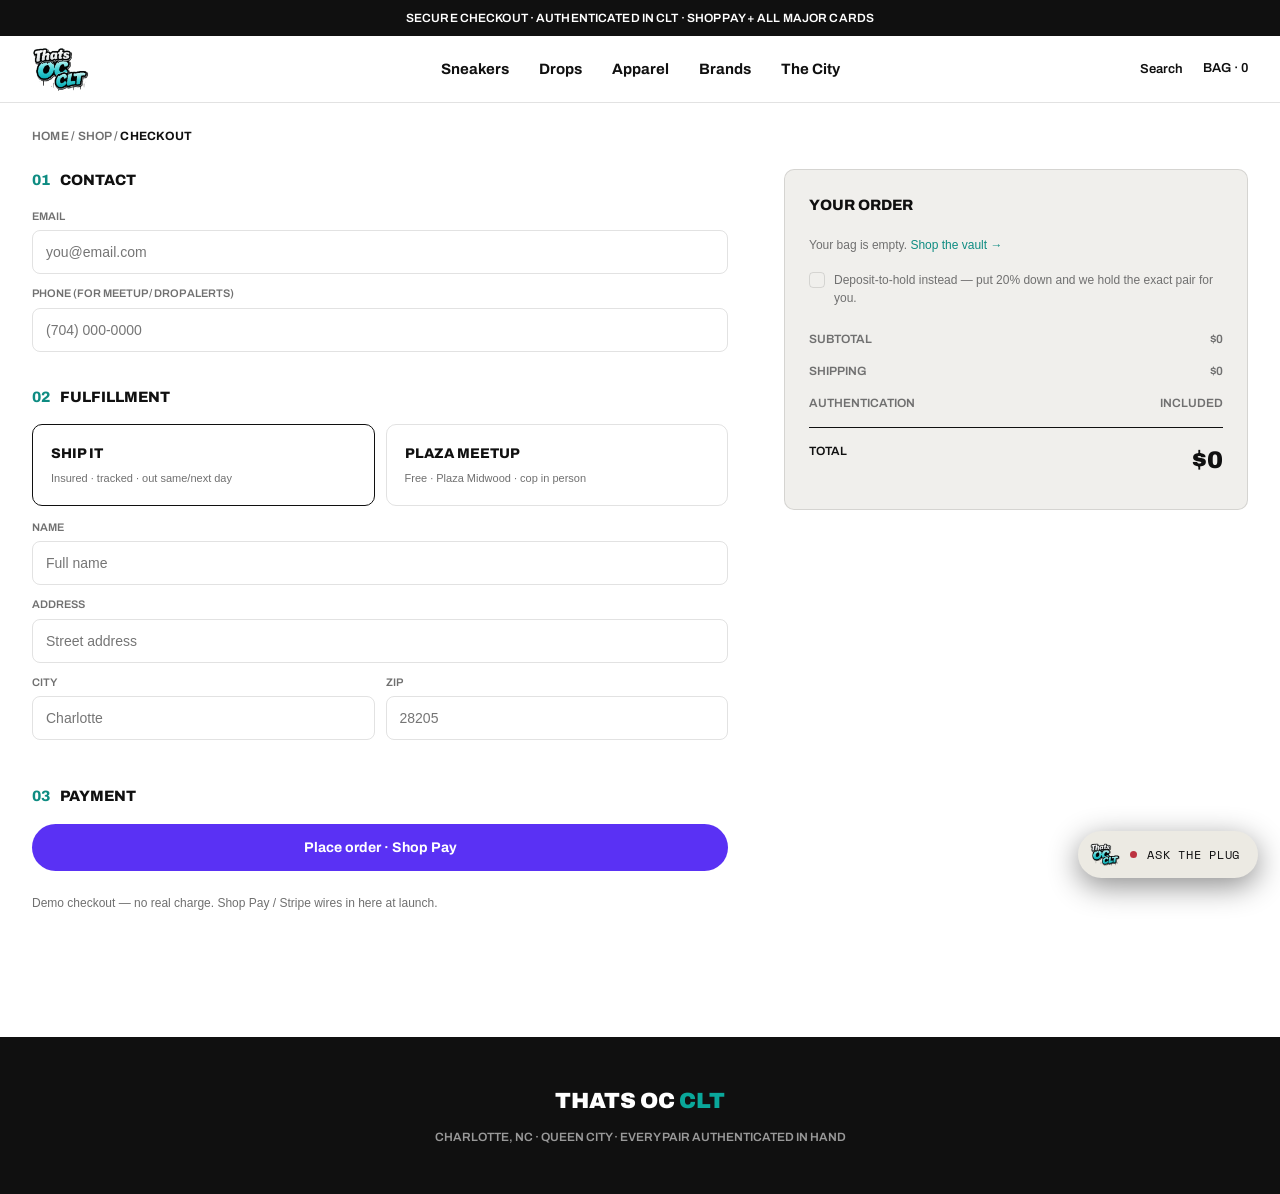
==== checkout.html @ 854aa5f4 "Thats OC CLT — Nike-energy Charlotte storefront + local AI concierge Co-Authored-By: Claude Opus 4.8" ====
<!DOCTYPE html>
<html lang="en">
<head>
<meta charset="UTF-8" />
<meta name="viewport" content="width=device-width, initial-scale=1.0" />
<title>Checkout · THATS OC CLT</title>
<link rel="preconnect" href="https://fonts.googleapis.com" />
<link rel="preconnect" href="https://fonts.gstatic.com" crossorigin />
<link href="https://fonts.googleapis.com/css2?family=Archivo:wght@400;500;600;700;800;900&family=Space+Mono:wght@400;700&display=swap" rel="stylesheet" />
<link rel="icon" href="assets/oc-logo.png" />
<link rel="stylesheet" href="assets/site.css" />

</head>
<body>

<div class="ticker center">SECURE CHECKOUT · AUTHENTICATED IN CLT · SHOP PAY + ALL MAJOR CARDS</div>

<header>
  <div class="nav">
    <a href="index.html" class="logo"><img src="assets/oc-logo.png" alt="THATS OC CLT"></a>
    <div class="links"><a href="collection.html">Sneakers</a><a href="drops.html">Drops</a><a href="collection.html">Apparel</a><a href="collection.html">Brands</a><a href="index.html#city">The City</a></div>
    <div class="r"><button data-search>Search</button><a href="#" class="bag">Bag (0)</a></div>
  </div>
</header>

<div class="wrap">
  <div class="crumb"><a href="index.html">HOME</a> / <a href="collection.html">SHOP</a> / <b>CHECKOUT</b></div>

  <div id="coLive" class="co">
    <!-- form -->
    <div>
      <div class="co-sec">
        <h3><span class="n">01</span> Contact</h3>
        <div class="field"><label>Email</label><input type="email" id="email" placeholder="you@email.com"></div>
        <div class="field"><label>Phone (for meetup / drop alerts)</label><input type="tel" placeholder="(704) 000-0000"></div>
      </div>

      <div class="co-sec">
        <h3><span class="n">02</span> Fulfillment</h3>
        <div class="fulfil">
          <div class="ftile on" data-fulfil="ship">
            <div class="t">Ship it</div>
            <div class="s">Insured · tracked · out same/next day</div>
          </div>
          <div class="ftile" data-fulfil="meet">
            <div class="t">Plaza Meetup</div>
            <div class="s">Free · Plaza Midwood · cop in person</div>
          </div>
        </div>
        <div id="shipFields">
          <div class="field"><label>Name</label><input placeholder="Full name"></div>
          <div class="field"><label>Address</label><input placeholder="Street address"></div>
          <div class="frow2"><div class="field"><label>City</label><input placeholder="Charlotte"></div><div class="field"><label>ZIP</label><input placeholder="28205"></div></div>
        </div>
        <div id="meetFields" style="display:none">
          <div class="field"><label>Preferred meetup window</label><input placeholder="e.g. Sat afternoon, Plaza Midwood"></div>
        </div>
      </div>

      <div class="co-sec">
        <h3><span class="n">03</span> Payment</h3>
        <button class="btn-shoppay" id="payBtn">Place order · Shop Pay</button>
        <div class="reassure" style="text-align:left;margin-top:12px">Demo checkout — no real charge. Shop Pay / Stripe wires in here at launch.</div>
      </div>
    </div>

    <!-- summary -->
    <div class="summary">
      <h3>Your order</h3>
      <div id="sumItems"></div>
      <label class="deposit" id="depToggle"><span class="box"></span><span>Deposit-to-hold instead — put 20% down and we hold the exact pair for you.</span></label>
      <div class="srow"><span>Subtotal</span><span id="sumSub">$0</span></div>
      <div class="srow"><span id="shipLbl">Shipping</span><span id="sumShip">$15</span></div>
      <div class="srow"><span>Authentication</span><span>Included</span></div>
      <div class="srow tot"><span>Total</span><span class="v" id="sumTot">$0</span></div>
    </div>
  </div>

  <div id="coPlaced" class="placed" style="display:none">
    <h2>You're <em>locked in</em>.</h2>
    <p id="placedMsg">Order confirmed — every pair authenticated in hand before it moves.</p>
    <div style="margin-top:24px"><a href="collection.html" class="btn btn-fill">Keep shopping →</a></div>
  </div>
</div>

<footer class="mini"><div class="big">Thats OC <em>CLT</em></div><p>CHARLOTTE, NC · QUEEN CITY · EVERY PAIR AUTHENTICATED IN HAND</p></footer>

<script src="assets/concierge-widget.js"></script>
<script src="assets/cart.js"></script>
<script src="assets/search.js"></script>
<script>
(function(){
  var cart=[]; try{ cart=JSON.parse(localStorage.getItem('oc_cart'))||[]; }catch(e){}
  var fulfil='ship', deposit=false;
  function money(n){return '$'+Number(Math.round(n)).toLocaleString();}
  function sub(){ return cart.reduce(function(a,b){return a+(+b.price||0);},0); }
  function render(){
    var items=document.getElementById('sumItems');
    if(!cart.length){ items.innerHTML='<div class="reassure" style="text-align:left">Your bag is empty. <a href="collection.html" style="color:var(--teal)">Shop the vault →</a></div>'; }
    else items.innerHTML=cart.map(function(it){return '<div class="sitem"><div class="ph"><img src="'+it.img+'" alt=""></div><div><div class="nm">'+it.name+'</div><div class="sub">'+(it.brand||'')+(it.size?' · US '+it.size:'')+'</div></div><div class="pr">'+money(it.price)+'</div></div>';}).join('');
    var s=sub(), ship = fulfil==='meet'?0:(cart.length?15:0);
    var total = deposit ? Math.round(s*0.2)+ship : s+ship;
    document.getElementById('sumSub').textContent=money(s);
    document.getElementById('sumShip').textContent= fulfil==='meet'?'Free':money(ship);
    document.getElementById('shipLbl').textContent= fulfil==='meet'?'Meetup':'Shipping';
    document.getElementById('sumTot').textContent=money(total);
    document.querySelectorAll('.bag').forEach(function(b){b.innerHTML='BAG · <span class="bag-count">'+cart.length+'</span>';});
  }
  document.querySelectorAll('.ftile').forEach(function(t){ t.onclick=function(){
    document.querySelectorAll('.ftile').forEach(function(x){x.classList.remove('on');}); t.classList.add('on');
    fulfil=t.dataset.fulfil;
    document.getElementById('shipFields').style.display = fulfil==='ship'?'block':'none';
    document.getElementById('meetFields').style.display = fulfil==='meet'?'block':'none';
    render();
  };});
  var dep=document.getElementById('depToggle');
  dep.onclick=function(){ deposit=!deposit; dep.classList.toggle('on',deposit); render(); };
  document.getElementById('payBtn').onclick=function(){
    if(!cart.length){ return; }
    localStorage.removeItem('oc_cart');
    document.getElementById('coLive').style.display='none';
    var msg = fulfil==='meet' ? "We'll text you to lock a Plaza Midwood meetup. Every pair authenticated in hand."
            : (deposit ? "Deposit received — we're holding the exact pair. Balance due before it ships."
                       : "Order confirmed — authenticated in hand, out same/next day.");
    document.getElementById('placedMsg').textContent=msg;
    document.getElementById('coPlaced').style.display='block';
    document.querySelectorAll('.bag').forEach(function(b){b.innerHTML='BAG · <span class="bag-count">0</span>';});
    window.scrollTo(0,0);
  };
  render();
})();
</script>
</body>
</html>
---- assets/site.css ----
/* ============================================================
   THATS OC CLT — "QUEEN CITY" (Nike-energy × Charlotte)
   Bold Archivo · pill buttons · teal+purple · vibrant, dense.
   ============================================================ */
:root{
  --paper:#FFFFFF; --ink:#101010; --muted:#707070; --faint:#AEAEAE;
  --line:rgba(16,16,16,.12); --line-2:rgba(16,16,16,.06); --tile:#F0EFEC;
  --teal:#0E8C82; --teal-2:#0AA89B; --teal-d:#0a655e; --purple:#241A6B; --hot:#C8313F; --green:#1C7A48;
  --display:'Archivo','Helvetica Neue',Arial,sans-serif;
  --sans:'Helvetica Neue',Helvetica,Arial,sans-serif;
  --mono:'Space Mono',monospace;
  --maxw:1520px;
}
*{margin:0;padding:0;box-sizing:border-box}
html{scroll-behavior:smooth}
body{background:var(--paper);color:var(--ink);font-family:var(--sans);font-size:15px;line-height:1.5;-webkit-font-smoothing:antialiased;overflow-x:hidden}
a{color:inherit;text-decoration:none}
img{display:block;width:100%;height:100%;object-fit:cover}
.wrap{max-width:var(--maxw);margin:0 auto;padding:0 32px}
.mono{font-family:var(--mono)}

/* pill buttons */
.pill,.btn,.btn-buy,.cart-co,.loadmore button,.placed .btn-fill,.raffle .btn-buy{display:inline-flex;align-items:center;justify-content:center;gap:8px;font-family:var(--display);font-weight:700;font-size:14px;background:var(--ink);color:#fff;padding:13px 26px;border-radius:40px;border:none;cursor:pointer;transition:transform .14s,background .2s;white-space:nowrap;text-transform:none;letter-spacing:0}
.pill:hover,.btn:hover,.btn-buy:hover,.cart-co:hover,.loadmore button:hover,.raffle .btn-buy:hover{transform:scale(1.03);background:var(--teal)}
.pill.ghost{background:rgba(255,255,255,.16);color:#fff;backdrop-filter:blur(6px);border:1px solid rgba(255,255,255,.5)}
.pill.lite{background:#fff;color:var(--ink)} .pill.lite:hover{background:#fff}
.pill.teal{background:var(--teal)} .pill.sm{font-size:13px;padding:10px 20px}

/* announce / ticker */
.announce,.ticker{background:var(--ink);color:#fff;font-family:var(--display);font-weight:600;font-size:12px;letter-spacing:.01em;text-align:center;padding:9px 0}
.announce b,.ticker b{color:var(--teal-2)}
.ticker.center{text-align:center}

/* nav */
header{position:sticky;top:0;z-index:50;background:#fff;border-bottom:1px solid var(--line)}
.nav{display:grid;grid-template-columns:1fr auto 1fr;align-items:center;height:66px;max-width:var(--maxw);margin:0 auto;padding:0 32px}
.nav .logo{height:44px}.nav .logo img{height:100%;width:auto;object-fit:contain}
.nav .links{display:flex;gap:30px;justify-content:center}
.nav .links a{font-family:var(--display);font-weight:700;font-size:15px;color:var(--ink);transition:color .15s}
.nav .links a:hover,.nav .links a.on{color:var(--teal)}
.nav .r{display:flex;gap:20px;justify-content:flex-end;align-items:center}
.nav .r a,.nav .r button{font-family:var(--display);font-weight:600;font-size:13px;color:var(--ink);background:none;border:none;cursor:pointer}
.nav .r a:hover,.nav .r button:hover{color:var(--teal)}
@media(max-width:820px){.nav .links{display:none}.nav{grid-template-columns:auto 1fr}}

/* HERO */
.hero{position:relative;height:88vh;min-height:560px;background:#000;overflow:hidden}
.hero>img{filter:brightness(.82) contrast(1.05)}
.hero::after{content:"";position:absolute;inset:0;background:linear-gradient(0deg,rgba(0,0,0,.6),transparent 45%)}
.hero .in{position:absolute;left:0;right:0;bottom:48px;z-index:2}
.hero .kick{font-family:var(--display);font-weight:700;font-size:13px;letter-spacing:.04em;text-transform:uppercase;color:#fff;display:inline-flex;align-items:center;gap:9px;margin-bottom:14px}
.hero .kick .dot,.live-dot{width:8px;height:8px;border-radius:50%;background:var(--teal-2);display:inline-block}
.hero h1{font-family:var(--display);font-weight:900;text-transform:uppercase;font-size:clamp(48px,9vw,128px);line-height:.86;letter-spacing:-.03em;color:#fff;max-width:14ch}
.hero p{color:#eee;font-size:17px;max-width:430px;margin:18px 0 24px;font-weight:500}
.hero .cta{display:flex;gap:12px;flex-wrap:wrap}

/* editorial 3-up */
.cards3{display:grid;grid-template-columns:repeat(3,1fr);gap:16px;padding:64px 0 20px}
@media(max-width:820px){.cards3{grid-template-columns:1fr}}
.ec{position:relative;aspect-ratio:1/1.15;border-radius:8px;overflow:hidden;background:var(--tile)}
.ec>img{transition:transform .6s}.ec:hover>img{transform:scale(1.05)}
.ec::after{content:"";position:absolute;inset:0;background:linear-gradient(0deg,rgba(0,0,0,.5),transparent 50%)}
.ec .lab{position:absolute;left:24px;bottom:24px;z-index:2;color:#fff}
.ec .lab h3{font-family:var(--display);font-weight:800;font-size:26px;letter-spacing:-.01em;margin-bottom:14px}

/* big CLT moment */
.bigclt{position:relative;margin:64px 0;height:62vh;min-height:440px;border-radius:10px;overflow:hidden;background:var(--purple)}
.bigclt>img{filter:brightness(.5) saturate(1.1)}
.bigclt .ov{position:absolute;inset:0;display:flex;flex-direction:column;justify-content:center;padding:0 7%;z-index:2}
.bigclt .ov .small{font-family:var(--display);font-weight:700;font-size:14px;letter-spacing:.14em;text-transform:uppercase;color:var(--teal-2);margin-bottom:10px}
.bigclt .ov h2{font-family:var(--display);font-weight:900;text-transform:uppercase;font-size:clamp(46px,8vw,116px);line-height:.84;letter-spacing:-.03em;color:#fff}
.bigclt .ov p{color:#ddd;max-width:440px;margin:18px 0 26px;font-weight:500}

/* section heads */
.sec{padding:30px 0 70px}
.sec-hd,.sec-head,.sec-lbl{display:flex;justify-content:space-between;align-items:flex-end;margin-bottom:28px;gap:18px;flex-wrap:wrap}
.sec-hd h2,.sec-head h2{font-family:var(--display);font-weight:900;text-transform:uppercase;font-size:clamp(28px,3.6vw,46px);line-height:.92;letter-spacing:-.02em}
.sec-hd h2 em,.sec-head h2 em,.sec-lbl .l em{font-style:normal;color:var(--teal)}
.sec-hd a,.sec-head a,.sec-head .link,.link,.sec-lbl .r a{font-family:var(--display);font-weight:700;font-size:14px;color:var(--ink);border-bottom:2px solid var(--ink);padding-bottom:2px}
.sec-lbl .l{font-family:var(--display);font-weight:900;text-transform:uppercase;font-size:24px;letter-spacing:-.01em}

/* product cards */
.grid,#homeGrid{display:grid;grid-template-columns:repeat(4,1fr);gap:24px}
@media(max-width:1100px){.grid,#homeGrid{grid-template-columns:repeat(3,1fr)}}
@media(max-width:640px){.grid,#homeGrid{grid-template-columns:repeat(2,1fr);gap:16px}}
.card{display:block;position:relative}
.card .ph{position:relative;aspect-ratio:1/1;background:var(--tile);border-radius:8px;overflow:hidden}
.card .ph img{transition:transform .5s}.card:hover .ph img{transform:scale(1.05)}
.card .badges{position:absolute;top:12px;left:12px;z-index:2}
.card .pill.last{font-family:var(--display);font-weight:700;font-size:10px;text-transform:uppercase;letter-spacing:.04em;color:var(--teal);background:none;padding:0;border-radius:0}
.card .pill.auth,.card .pill.dead,.card .heart,.card .mkt{display:none}
.card .qadd{position:absolute;bottom:12px;right:12px;z-index:3;width:38px;height:38px;border:none;border-radius:50%;background:#fff;color:var(--ink);font-size:19px;line-height:1;display:grid;place-items:center;box-shadow:0 4px 14px rgba(0,0,0,.14);opacity:0;transform:translateY(6px);transition:all .2s;cursor:pointer}
.card:hover .qadd{opacity:1;transform:none}.card .qadd:hover{background:var(--ink);color:#fff}.card .qadd.added{background:var(--teal);color:#fff}
.card .meta{padding:14px 2px 0}
.card .brandline{font-family:var(--display);font-weight:700;font-size:11px;letter-spacing:.04em;text-transform:uppercase;color:var(--teal);display:block}
.card .name{font-family:var(--display);font-weight:700;font-size:15px;color:var(--ink);margin:5px 0 3px;display:block;line-height:1.25}
.card .row{display:flex;justify-content:space-between;align-items:baseline;gap:8px}
.card .price{font-family:var(--display);font-weight:700;font-size:15px}
.card .size{font-family:var(--sans);font-size:12px;color:var(--muted)}
.shopall{display:flex;justify-content:center;margin-top:40px}

/* the city split */
.city{display:grid;grid-template-columns:1fr 1fr;gap:0;border-radius:10px;overflow:hidden;margin-bottom:20px}
.city .ph{min-height:460px;position:relative;background:#000}.city .ph img{filter:brightness(.9)}
.city .tx{background:var(--ink);color:#fff;padding:64px 56px;display:flex;flex-direction:column;justify-content:center}
.city .tx .small{font-family:var(--display);font-weight:700;font-size:13px;letter-spacing:.14em;text-transform:uppercase;color:var(--teal-2);margin-bottom:14px}
.city .tx h2{font-family:var(--display);font-weight:900;text-transform:uppercase;font-size:clamp(34px,4.4vw,60px);line-height:.9;letter-spacing:-.02em}
.city .tx p{color:#ccc;max-width:400px;margin:18px 0 26px;font-weight:500}
@media(max-width:820px){.city{grid-template-columns:1fr}.city .tx{padding:44px 30px}}

/* breadcrumb */
.crumb{font-family:var(--display);font-weight:600;font-size:12px;text-transform:uppercase;letter-spacing:.02em;color:var(--muted);padding:24px 0 0}
.crumb a:hover{color:var(--ink)} .crumb b{color:var(--ink)}

/* ===== collection ===== */
.colhead{padding:34px 0 20px}
.colhead h1{font-family:var(--display);font-weight:900;text-transform:uppercase;font-size:clamp(38px,5vw,72px);line-height:.9;letter-spacing:-.025em;color:var(--ink)}
.colhead h1 em{font-style:normal;color:var(--teal)}
.colhead p{color:var(--muted);max-width:520px;margin-top:12px;font-size:14px}
.colhead .count{display:none}
.shop{display:grid;grid-template-columns:220px 1fr;gap:44px;align-items:start;padding:10px 0 100px}
@media(max-width:900px){.shop{grid-template-columns:1fr;gap:0}}
.filter-rail{position:sticky;top:90px;align-self:start}
@media(max-width:900px){.filter-rail{position:static;display:none;margin-bottom:20px}.filter-rail.open{display:block}}
.frail-hd{font-family:var(--display);font-weight:800;font-size:13px;text-transform:uppercase;letter-spacing:.02em;color:var(--ink);padding-bottom:12px;margin-bottom:6px;display:flex;justify-content:space-between;border-bottom:2px solid var(--ink)}
.frail-hd .clr{color:var(--teal);cursor:pointer;font-weight:600}
.fgroup{border-bottom:1px solid var(--line);padding:16px 0}
.fgroup .fhead{display:flex;justify-content:space-between;align-items:center;cursor:pointer;font-family:var(--display);font-weight:700;font-size:13px;text-transform:uppercase;color:var(--ink)}
.fgroup .fhead .car{color:var(--faint);font-size:13px;transition:transform .2s}.fgroup.collapsed .fhead .car{transform:rotate(-90deg)}
.fbody{margin-top:14px;display:flex;flex-direction:column;gap:10px}.fgroup.collapsed .fbody{display:none}
.frow{display:flex;align-items:center;gap:9px;cursor:pointer;font-size:14px;color:var(--muted);transition:color .15s}
.frow:hover,.frow.on{color:var(--ink)}
.frow .box{width:15px;height:15px;flex:0 0 auto;border:1.5px solid var(--line);border-radius:3px;display:grid;place-items:center;font-size:10px;color:#fff}
.frow.on .box{background:var(--ink);border-color:var(--ink)}
.frow .blogo{height:16px;width:32px;object-fit:contain;flex:0 0 auto;mix-blend-mode:multiply}
.frow .lbl{flex:1;white-space:nowrap;overflow:hidden;text-overflow:ellipsis;font-family:var(--sans)}
.frow .cnt{font-family:var(--display);font-size:11px;color:var(--faint)}
.sizes-grid{display:grid;grid-template-columns:repeat(4,1fr);gap:6px}
.size-btn{border:1px solid var(--line);border-radius:6px;padding:8px 4px;text-align:center;font-family:var(--display);font-weight:600;font-size:11px;cursor:pointer;color:var(--muted);transition:all .15s}
.size-btn:hover{border-color:var(--ink);color:var(--ink)}.size-btn.on{background:var(--ink);color:#fff;border-color:var(--ink)}
.colors{display:flex;flex-wrap:wrap;gap:9px}
.swatch{width:24px;height:24px;border-radius:50%;border:1px solid var(--line);cursor:pointer;transition:transform .15s}
.swatch:hover{transform:scale(1.14)}.swatch.on{outline:2px solid var(--ink);outline-offset:2px}
.shop-top{display:flex;justify-content:space-between;align-items:center;gap:16px;margin-bottom:20px;flex-wrap:wrap}
.shop-top .res{font-family:var(--display);font-weight:700;font-size:13px;text-transform:uppercase;color:var(--muted)} .shop-top .res b{color:var(--ink)}
.fb-sort,select.fb-sort{font-family:var(--display);font-weight:600;font-size:13px;color:var(--ink);background:none;border:1.5px solid var(--ink);border-radius:40px;padding:9px 16px;cursor:pointer;outline:none}
.filt-toggle{display:none;font-family:var(--display);font-weight:700;font-size:12px;text-transform:uppercase;color:var(--ink);background:none;border:1.5px solid var(--ink);border-radius:40px;padding:9px 16px;cursor:pointer}
@media(max-width:900px){.filt-toggle{display:inline-block}}
.applied{display:flex;gap:8px;flex-wrap:wrap;margin-bottom:20px}
.applied .ap{display:inline-flex;align-items:center;gap:7px;font-family:var(--display);font-weight:600;font-size:12px;color:var(--ink);background:var(--tile);border-radius:40px;padding:6px 12px;cursor:pointer}
.applied .ap b{color:var(--faint);font-weight:600}
.fb-group{display:flex;align-items:center;gap:8px}.fb-lbl{display:none}
.cat-empty{display:none;text-align:center;padding:90px 20px;color:var(--muted)}
.cat-empty h3{font-family:var(--display);font-weight:900;text-transform:uppercase;font-size:28px;color:var(--ink);margin-bottom:12px}
.cat-empty a{color:var(--teal);font-weight:700}
.loadmore{display:flex;justify-content:center;margin-top:48px}

/* ===== PDP ===== */
.pdp{display:grid;grid-template-columns:1.15fr .85fr;gap:56px;padding:24px 0 60px}
@media(max-width:960px){.pdp{grid-template-columns:1fr;gap:30px}}
.gallery{display:flex;flex-direction:column;gap:10px;position:sticky;top:90px;align-self:start}
@media(max-width:960px){.gallery{position:static}}
.gmain{position:relative;aspect-ratio:1/1;background:var(--tile);border-radius:10px;overflow:hidden}
.gmain .corner,.gmain .oneofone{display:none}
.thumbs{display:grid;grid-template-columns:repeat(5,1fr);gap:8px}
.thumbs .t{aspect-ratio:1/1;background:var(--tile);border-radius:6px;overflow:hidden;cursor:pointer;opacity:.55;transition:opacity .2s}
.thumbs .t:hover,.thumbs .t.on{opacity:1}
.legit{display:none}
.buy{padding-top:6px}
.buy .brandline{font-family:var(--display);font-weight:700;font-size:12px;letter-spacing:.04em;text-transform:uppercase;color:var(--teal)}
.buy h1{font-family:var(--display);font-weight:900;text-transform:uppercase;font-size:clamp(28px,3.4vw,46px);line-height:.92;letter-spacing:-.02em;margin:8px 0 8px;color:var(--ink)}
.buy h1 em{font-style:normal;color:var(--teal)}
.sku{font-family:var(--mono);font-size:11px;color:var(--faint);letter-spacing:.02em}
.priceblock{display:flex;align-items:baseline;gap:14px;margin:22px 0 4px}
.priceblock .p{font-family:var(--display);font-weight:800;font-size:30px;color:var(--ink)}
.priceblock .vs{font-family:var(--display);font-weight:600;font-size:12px;color:var(--muted)} .priceblock .vs b{color:var(--teal-d)}
.save{display:inline-block;font-family:var(--display);font-weight:700;font-size:12px;text-transform:uppercase;color:var(--teal-d);margin-bottom:24px}
.specs{display:grid;grid-template-columns:1fr 1fr;border-top:1px solid var(--line);margin-bottom:24px}
.spec{padding:14px 0;border-bottom:1px solid var(--line)}
.spec:nth-child(even){padding-left:16px;border-left:1px solid var(--line)}.spec:nth-child(odd){padding-right:16px}
.spec .k{font-family:var(--display);font-weight:700;font-size:10px;letter-spacing:.04em;text-transform:uppercase;color:var(--faint)}
.spec .v{font-size:14px;margin-top:4px;color:var(--ink);font-weight:500}.spec .v em{font-style:normal;color:var(--teal-d)}
.sizewrap{margin-bottom:22px}
.sizewrap .lab{display:flex;justify-content:space-between;font-family:var(--display);font-weight:600;font-size:12px;text-transform:uppercase;color:var(--muted);margin-bottom:9px}.sizewrap .lab a{color:var(--ink)}
.sizebox{display:flex;align-items:center;gap:12px;border:2px solid var(--ink);border-radius:40px;padding:13px 22px}
.sizebox .big{font-family:var(--display);font-weight:800;font-size:18px}.sizebox .one{font-family:var(--sans);font-size:12px;color:var(--muted)}
.sizebox .ds{margin-left:auto;font-family:var(--display);font-weight:600;font-size:11px;color:var(--teal-d)}
.btn-buy,.btn-shoppay{width:100%;padding:16px;margin-bottom:10px}
.btn-shoppay{background:#5a31f4;color:#fff;border-radius:40px;font-family:var(--display);font-weight:700;font-size:14px;display:inline-flex;align-items:center;justify-content:center;gap:6px;border:none;cursor:pointer}.btn-shoppay:hover{background:#5a31f4;transform:scale(1.03)}
.secondary{display:flex;gap:10px;margin-bottom:8px}
.btn-ghost2{flex:1;font-family:var(--display);font-weight:700;font-size:13px;padding:13px;border:1.5px solid var(--ink);border-radius:40px;background:none;color:var(--ink);cursor:pointer}.btn-ghost2:hover{background:var(--ink);color:#fff}
.reassure{font-family:var(--sans);font-size:12px;color:var(--muted);text-align:center;margin-top:14px;line-height:1.7}.reassure b{color:var(--ink)}
.pdp-ai{margin-top:24px;border:1px solid var(--line);border-radius:10px;padding:18px}
.pdp-ai .top{display:flex;align-items:center;gap:9px;margin-bottom:13px}.pdp-ai .top img{width:26px;height:auto;object-fit:contain}
.pdp-ai .top b{font-family:var(--display);font-weight:800;font-size:14px;color:var(--ink)} .pdp-ai .top span{font-family:var(--display);font-size:10px;color:var(--muted);margin-left:auto;text-transform:uppercase}
.qbar{display:flex;gap:8px;flex-wrap:wrap}
.qbar button{font-family:var(--display);font-weight:600;font-size:12px;color:var(--ink);background:var(--tile);border:none;border-radius:40px;padding:9px 14px;cursor:pointer;transition:all .2s}.qbar button:hover{background:var(--ink);color:#fff}
.trust-mini{display:flex;gap:28px;margin-top:24px;border-top:1px solid var(--line);padding-top:18px;flex-wrap:wrap}
.tm .ic{display:none}.tm .t{font-family:var(--display);font-weight:700;font-size:12px;text-transform:uppercase;color:var(--ink)}.tm .s{font-family:var(--sans);font-size:11px;color:var(--muted);margin-top:3px}
.detail{border-top:1px solid var(--line);padding:54px 0}
.detail h2{font-family:var(--display);font-weight:900;text-transform:uppercase;font-size:clamp(24px,3vw,38px);letter-spacing:-.02em;margin-bottom:24px;color:var(--ink)}.detail h2 em{font-style:normal;color:var(--teal)}
.authgrid{display:grid;grid-template-columns:1.2fr .8fr;gap:34px;align-items:center}@media(max-width:860px){.authgrid{grid-template-columns:1fr}}
.astep{display:flex;gap:18px;padding:18px 0;border-bottom:1px solid var(--line)}
.astep .num{font-family:var(--display);font-weight:900;font-size:20px;color:var(--teal);min-width:34px}
.astep h4{font-family:var(--display);font-weight:700;font-size:15px;margin-bottom:6px;color:var(--ink)}.astep p{color:var(--muted);font-size:14px;line-height:1.6}
.coacard{border:1px solid var(--line);border-radius:10px;overflow:hidden}.coacard .img{aspect-ratio:4/3;background:var(--tile)}.coacard .body{padding:20px}
.coacard .body .row{display:flex;justify-content:space-between;font-family:var(--display);font-weight:500;font-size:12px;padding:8px 0;border-bottom:1px dashed var(--line)}.coacard .body .row:last-child{border-bottom:none}.coacard .body .row span:first-child{color:var(--muted)}.coacard .body .row b{color:var(--teal-d)}
.grid4{display:grid;grid-template-columns:repeat(4,1fr);gap:24px}@media(max-width:760px){.grid4{grid-template-columns:repeat(2,1fr);gap:16px}}
.rcard .ph{aspect-ratio:1/1;background:var(--tile);border-radius:8px;overflow:hidden}.rcard:hover .ph img{transform:scale(1.05)}.rcard .ph img{transition:transform .5s}
.rcard .m{padding:12px 0 0}.rcard .bl{font-family:var(--display);font-weight:700;font-size:10px;letter-spacing:.04em;text-transform:uppercase;color:var(--teal)}
.rcard .nm{font-family:var(--display);font-weight:700;font-size:14px;margin:5px 0 3px;color:var(--ink)}.rcard .pr{font-family:var(--display);font-weight:700;font-size:14px;color:var(--ink)}
.note{max-width:var(--maxw);margin:0 auto;padding:14px 32px;font-family:var(--mono);font-size:10px;color:var(--faint)}

/* ===== drops ===== */
.drop-hero{position:relative;height:74vh;min-height:500px;border-radius:10px;overflow:hidden;background:#000;margin-bottom:0}
.drop-hero .img{position:absolute;inset:0}.drop-hero .img img{filter:brightness(.78)}.drop-hero .img .tagline{display:none}
.drop-hero::after{content:"";position:absolute;inset:0;background:linear-gradient(0deg,rgba(0,0,0,.7),transparent 50%)}
.drop-hero .info{position:absolute;left:44px;right:44px;bottom:40px;color:#fff;z-index:2}
.drop-hero .eyebrow{font-family:var(--display);font-weight:700;font-size:12px;text-transform:uppercase;letter-spacing:.06em;margin-bottom:12px;display:inline-flex;gap:8px;align-items:center}
.drop-hero h1{font-family:var(--display);font-weight:900;text-transform:uppercase;font-size:clamp(34px,5vw,72px);line-height:.88;letter-spacing:-.02em;color:#fff}.drop-hero h1 em{font-style:normal;color:var(--teal-2)}
.drop-hero .meta{font-family:var(--display);font-weight:600;font-size:12px;text-transform:uppercase;margin:12px 0 0;opacity:.85}
.cdown{display:flex;gap:24px;margin:18px 0 22px}
.cdown .u b{font-family:var(--display);font-weight:900;font-size:34px;color:#fff;display:block;line-height:1}.cdown .u small{font-family:var(--display);font-weight:600;font-size:10px;letter-spacing:.1em;text-transform:uppercase;opacity:.7}
.raffle{display:flex;flex-direction:column;gap:9px;max-width:440px}
.raffle .rrow{display:grid;grid-template-columns:1fr 110px;gap:9px}
.raffle input,.raffle select{background:rgba(255,255,255,.14);border:1px solid rgba(255,255,255,.4);border-radius:8px;padding:13px;color:#fff;font-family:var(--sans);font-size:14px;outline:none}.raffle input::placeholder{color:rgba(255,255,255,.65)}
.raffle .btn-buy{background:#fff;color:var(--ink)}.raffle .ent{font-family:var(--display);font-weight:600;font-size:10px;opacity:.75;text-transform:uppercase;text-align:center;margin-top:4px}
.entered{border:1px solid #fff;border-radius:10px;padding:22px;max-width:440px}.entered .t{font-family:var(--display);font-weight:800;font-size:18px;text-transform:uppercase}.entered .t em{font-style:normal;color:var(--teal-2)}.entered p{font-family:var(--sans);font-size:12px;opacity:.85;margin-top:8px;line-height:1.6}
.steps{display:grid;grid-template-columns:repeat(3,1fr);gap:16px;margin-bottom:44px}
.steps .st{background:var(--tile);border-radius:10px;padding:28px 26px}
.steps .st .n{font-family:var(--display);font-weight:900;font-size:24px;color:var(--teal)}.steps .st h4{font-family:var(--display);font-weight:800;font-size:16px;text-transform:uppercase;margin:10px 0 8px;color:var(--ink)}.steps .st p{font-size:13px;color:var(--muted);line-height:1.6}
@media(max-width:760px){.steps{grid-template-columns:1fr}}
.upcoming{display:grid;grid-template-columns:repeat(3,1fr);gap:24px}@media(max-width:760px){.upcoming{grid-template-columns:1fr}}
.uc .ph{aspect-ratio:4/5;background:var(--tile);border-radius:8px;overflow:hidden;position:relative}.uc:hover .ph img{transform:scale(1.04)}.uc .ph img{transition:transform .5s}
.uc .ph .when{position:absolute;top:12px;left:12px;font-family:var(--display);font-weight:700;font-size:10px;text-transform:uppercase;color:#fff;background:rgba(0,0,0,.55);backdrop-filter:blur(4px);padding:5px 10px;border-radius:40px}
.uc .m{padding:12px 0 0}.uc .m .nm{font-family:var(--display);font-weight:700;font-size:14px;color:var(--ink)}.uc .m .s{font-family:var(--display);font-weight:600;font-size:11px;color:var(--teal);text-transform:uppercase;margin-top:5px}

/* ===== checkout ===== */
.co{display:grid;grid-template-columns:1.2fr .8fr;gap:56px;padding:24px 0 90px}@media(max-width:860px){.co{grid-template-columns:1fr;gap:30px}}
.co-sec{margin-bottom:34px}.co-sec h3{font-family:var(--display);font-weight:800;font-size:15px;text-transform:uppercase;margin-bottom:16px;display:flex;gap:10px;color:var(--ink)}.co-sec h3 .n{color:var(--teal)}
.field{margin-bottom:11px}.field label{font-family:var(--display);font-weight:600;font-size:11px;text-transform:uppercase;color:var(--muted);display:block;margin-bottom:6px}
.field input{width:100%;background:none;border:1.5px solid var(--line);border-radius:8px;padding:13px;color:var(--ink);font-family:var(--sans);font-size:14px;outline:none}.field input:focus{border-color:var(--ink)}
.frow2{display:grid;grid-template-columns:1fr 1fr;gap:11px}
.fulfil{display:grid;grid-template-columns:1fr 1fr;gap:11px;margin-bottom:13px}
.ftile{border:1.5px solid var(--line);border-radius:10px;padding:18px;cursor:pointer;transition:border-color .2s}.ftile.on{border-color:var(--ink)}
.ftile .t{font-family:var(--display);font-weight:800;font-size:14px;text-transform:uppercase;color:var(--ink)}.ftile .s{font-family:var(--sans);font-size:11px;color:var(--muted);margin-top:6px;line-height:1.5}
.summary{position:sticky;top:90px;align-self:start;border:1px solid var(--line);border-radius:10px;padding:24px;background:var(--tile)}
.summary h3{font-family:var(--display);font-weight:800;font-size:15px;text-transform:uppercase;margin-bottom:18px}
.sitem{display:flex;gap:12px;align-items:center;padding:10px 0;border-bottom:1px solid var(--line)}.sitem .ph{width:52px;height:52px;border-radius:6px;overflow:hidden;flex:0 0 auto;background:#fff}
.sitem .nm{font-family:var(--display);font-weight:700;font-size:13px;color:var(--ink)}.sitem .sub{font-family:var(--sans);font-size:11px;color:var(--muted);margin-top:3px}.sitem .pr{margin-left:auto;font-family:var(--display);font-weight:700;font-size:13px}
.srow{display:flex;justify-content:space-between;font-family:var(--display);font-weight:600;font-size:12px;color:var(--muted);padding:7px 0;text-transform:uppercase}
.srow.tot{border-top:1px solid var(--ink);margin-top:8px;padding-top:14px;color:var(--ink)}.srow.tot .v{font-family:var(--display);font-weight:900;font-size:24px}
.deposit{display:flex;align-items:flex-start;gap:9px;margin:16px 0;font-family:var(--sans);font-size:12px;color:var(--muted);cursor:pointer;line-height:1.5}.deposit .box{width:16px;height:16px;border:1.5px solid var(--line);border-radius:4px;flex:0 0 auto;margin-top:1px;display:grid;place-items:center;color:#fff;font-size:11px}.deposit.on .box{background:var(--ink);border-color:var(--ink)}
.cart-co{width:100%;padding:16px}
.placed{text-align:center;padding:90px 24px}.placed h2{font-family:var(--display);font-weight:900;text-transform:uppercase;font-size:42px;color:var(--ink)}.placed h2 em{font-style:normal;color:var(--teal)}.placed p{color:var(--muted);margin-top:14px;font-family:var(--display);font-weight:600;font-size:13px;text-transform:uppercase}.placed .btn-fill{margin-top:24px}

/* ===== footer ===== */
footer{background:var(--ink);color:#fff;padding:64px 0 36px;margin-top:0}
.foot{display:grid;grid-template-columns:1.5fr 1fr 1fr 1fr;gap:30px}@media(max-width:760px){.foot{grid-template-columns:1fr 1fr}}
.foot h4{font-family:var(--display);font-weight:700;font-size:13px;text-transform:uppercase;letter-spacing:.04em;color:var(--teal-2);margin-bottom:16px}
.foot a{display:block;font-size:14px;color:#ccc;margin-bottom:10px}.foot a:hover{color:#fff}
.foot .big{font-family:var(--display);font-weight:900;text-transform:uppercase;font-size:24px;margin-bottom:12px;color:#fff}.foot .big em{font-style:normal;color:var(--teal-2)}
.foot p{color:#999;font-size:13px;max-width:280px;line-height:1.6}
.legal,.legalrow{border-top:1px solid rgba(255,255,255,.14);margin-top:44px;padding-top:22px;font-family:var(--display);font-weight:600;font-size:12px;color:#888;display:flex;justify-content:space-between;flex-wrap:wrap;gap:10px;text-transform:uppercase}
footer.mini{text-align:center;padding:48px 0}footer.mini .big{font-family:var(--display);font-weight:900;text-transform:uppercase;font-size:22px;color:#fff}footer.mini .big em{font-style:normal;color:var(--teal-2)}footer.mini p{color:#999;font-size:12px;margin-top:10px;text-transform:uppercase;font-family:var(--display);font-weight:600}

/* ===== search overlay ===== */
#searchOverlay{position:fixed;inset:0;z-index:9500;background:rgba(255,255,255,.97);display:none;opacity:0;transition:opacity .2s}#searchOverlay.open{display:block;opacity:1}
.search-panel{max-width:1000px;margin:0 auto;padding:40px 32px}
.search-top{display:flex;align-items:center;gap:14px;border-bottom:2px solid var(--ink);padding-bottom:14px}.search-top svg{width:22px;height:22px;stroke:var(--ink);fill:none;stroke-width:2;flex:0 0 auto}
.search-top input{flex:1;border:none;background:none;font-family:var(--display);font-weight:800;font-size:28px;color:var(--ink);outline:none}.search-top input::placeholder{color:var(--faint)}
.search-top .esc{font-family:var(--display);font-weight:600;font-size:11px;color:var(--muted);border:1px solid var(--line);border-radius:40px;padding:6px 12px;cursor:pointer;text-transform:uppercase}
.search-hint{font-family:var(--display);font-weight:600;font-size:11px;color:var(--faint);margin-top:12px;text-transform:uppercase}.search-hint b{color:var(--teal)}
.search-res{display:grid;grid-template-columns:repeat(4,1fr);gap:24px 18px;margin-top:24px;max-height:60vh;overflow-y:auto}@media(max-width:760px){.search-res{grid-template-columns:repeat(2,1fr)}}
.sres .ph{aspect-ratio:1/1;background:var(--tile);border-radius:8px;overflow:hidden}.sres:hover .ph img{transform:scale(1.05)}.sres .ph img{transition:transform .4s}
.sres .m{padding:11px 0 0}.sres .bl{font-family:var(--display);font-weight:700;font-size:10px;letter-spacing:.04em;text-transform:uppercase;color:var(--teal)}.sres .nm{font-family:var(--display);font-weight:700;font-size:13px;color:var(--ink);margin:4px 0 3px}.sres .pr{font-family:var(--display);font-weight:700;font-size:13px;color:var(--ink)}
.search-chips{display:flex;gap:8px;flex-wrap:wrap;margin-top:18px}.search-chips button{font-family:var(--display);font-weight:600;font-size:12px;color:var(--ink);background:var(--tile);border:none;border-radius:40px;padding:9px 16px;cursor:pointer}.search-chips button:hover{background:var(--ink);color:#fff}

/* ===== cart drawer ===== */
#cartOverlay{position:fixed;inset:0;z-index:9600;background:rgba(16,16,16,.4);display:none;opacity:0;transition:opacity .2s}#cartOverlay.open{display:block;opacity:1}
.cart-drawer{position:absolute;top:0;right:0;height:100%;width:min(410px,92vw);background:#fff;display:flex;flex-direction:column;transform:translateX(100%);transition:transform .28s cubic-bezier(.3,.8,.3,1)}#cartOverlay.open .cart-drawer{transform:none}
.cart-hd{display:flex;align-items:center;justify-content:space-between;padding:22px 24px;border-bottom:1px solid var(--line)}.cart-hd h3{font-family:var(--display);font-weight:800;font-size:16px;text-transform:uppercase}.cart-hd .x{border:none;background:none;font-size:24px;color:var(--muted);cursor:pointer}
.cart-items{flex:1;overflow-y:auto;padding:16px 22px;display:flex;flex-direction:column;gap:14px}
.cart-empty{margin:auto;text-align:center;color:var(--faint);font-family:var(--display);font-weight:600;font-size:13px;text-transform:uppercase;line-height:1.8}
.citem{display:flex;gap:12px;align-items:center}.citem .ph{width:62px;height:62px;border-radius:6px;overflow:hidden;flex:0 0 auto;background:var(--tile)}
.citem .nm{font-family:var(--display);font-weight:700;font-size:13px;color:var(--ink)}.citem .sub{font-family:var(--sans);font-size:11px;color:var(--muted);margin-top:4px}.citem .pr{font-family:var(--display);font-weight:700;font-size:13px;margin-top:5px}
.citem .rm{border:none;background:none;color:var(--faint);font-family:var(--display);font-weight:600;font-size:11px;cursor:pointer;text-transform:uppercase;align-self:flex-start}.citem .rm:hover{color:var(--hot)}
.cart-ft{padding:20px 24px;border-top:1px solid var(--line)}
.cart-tot{display:flex;justify-content:space-between;align-items:baseline;margin-bottom:6px}.cart-tot .l{font-family:var(--display);font-weight:700;font-size:12px;text-transform:uppercase;color:var(--muted)}.cart-tot .v{font-family:var(--display);font-weight:900;font-size:24px;color:var(--ink)}
.cart-note{font-family:var(--sans);font-size:10px;color:var(--faint);margin-bottom:16px;line-height:1.6}.bag-count{font-family:var(--display)}
.toast{position:fixed;bottom:24px;left:50%;transform:translateX(-50%) translateY(20px);z-index:9700;background:var(--ink);color:#fff;font-family:var(--display);font-weight:700;font-size:13px;padding:13px 22px;border-radius:40px;opacity:0;transition:all .25s;pointer-events:none}.toast.show{opacity:1;transform:translateX(-50%) translateY(0)}
.bag.pop{animation:bp .35s ease}@keyframes bp{40%{transform:scale(1.18)}}

/* ===== branded CLT assets ===== */
/* hero w/ baked-in wordmark */
.hero.bg .in{bottom:7%}
.hero.bg::after{background:linear-gradient(0deg,rgba(0,0,0,.55),transparent 38%)}
/* neighborhoods */
.nbs{display:grid;grid-template-columns:repeat(4,1fr);gap:14px;padding:58px 0 14px}
@media(max-width:820px){.nbs{grid-template-columns:repeat(2,1fr)}}
.nb{position:relative;aspect-ratio:3/5;border-radius:9px;overflow:hidden;display:block;background:#111}
.nb img{transition:transform .6s}.nb:hover img{transform:scale(1.06)}
/* full-bleed bands (lynx / events) */
.band{display:block;width:100%;margin:34px 0;border-radius:10px;overflow:hidden;line-height:0;position:relative}
.band img{width:100%;height:auto;display:block;object-fit:cover}
.band:hover img{filter:brightness(1.05)}
/* branded image footer with clickable hotspots */
.imgfoot{position:relative;line-height:0;background:#000}
.imgfoot>img{width:100%;height:auto;display:block;max-height:60vh;object-fit:cover}
.imgfoot a.hot{position:absolute;display:block;z-index:2}
.imgfoot a.hot:focus{outline:2px solid var(--teal-2)}
.subfoot{background:#000;color:#888;text-align:center;padding:18px 20px;font-family:var(--display);font-weight:600;font-size:11px;text-transform:uppercase;letter-spacing:.04em;border-top:1px solid rgba(255,255,255,.1)}
.subfoot a{color:#bbb}.subfoot a:hover{color:#fff}
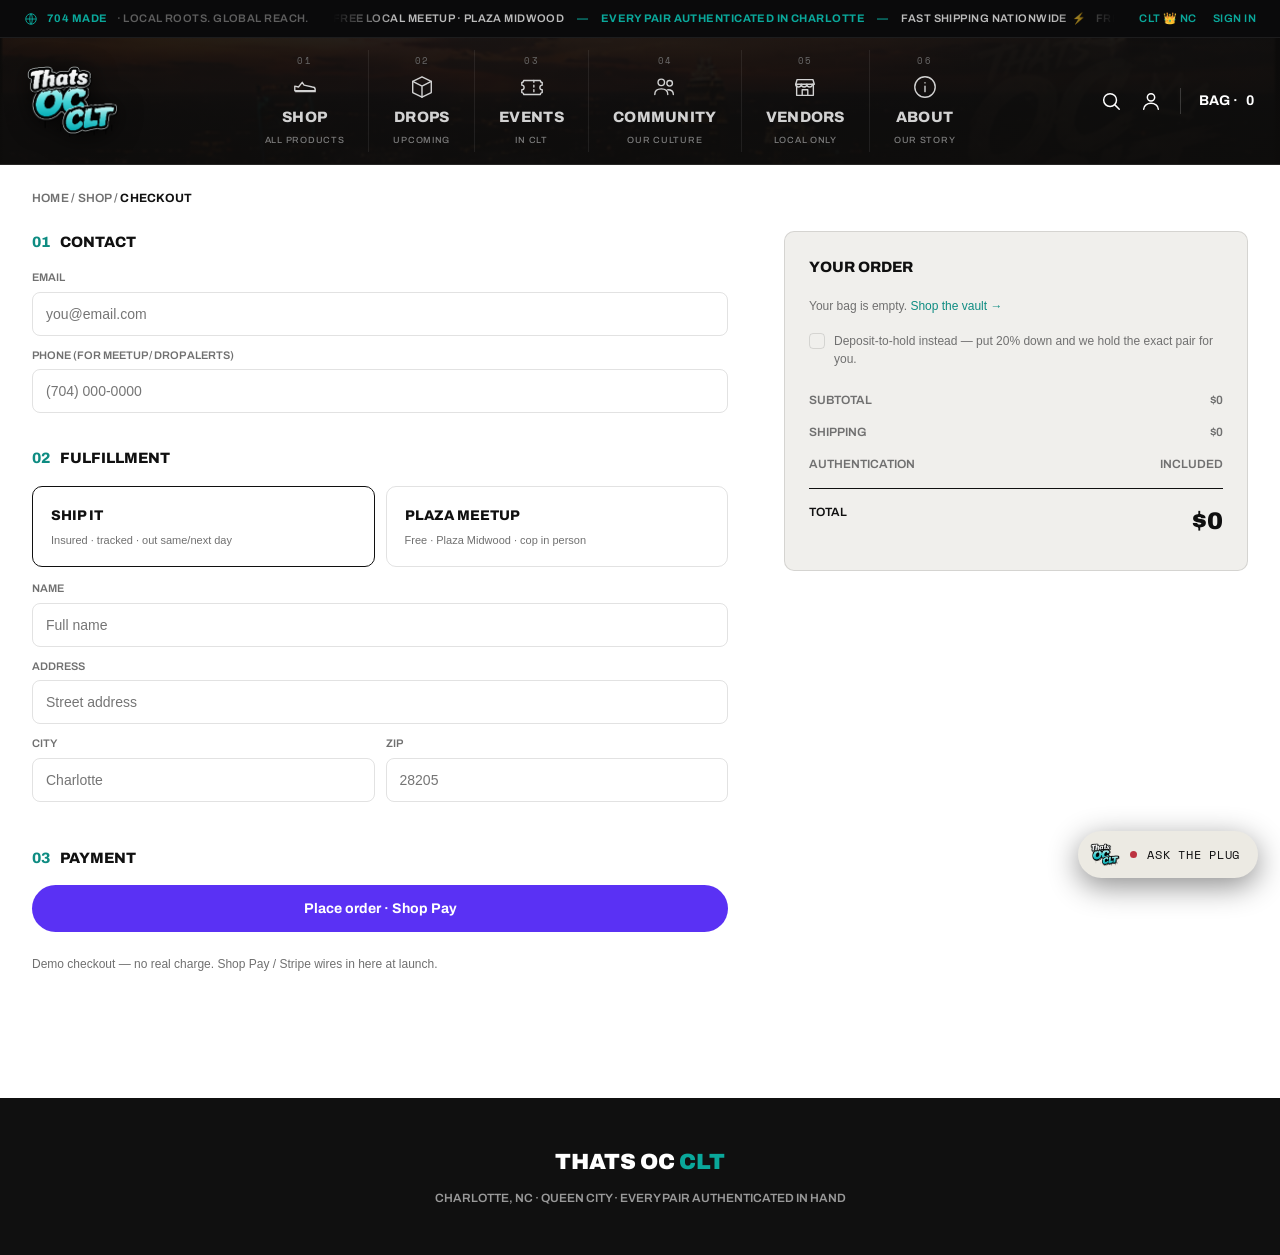
==== commit 49ab43f2: "Mega navbar: flowing top ticker + numbered icon nav over skyline (all pages)" ====
--- a/checkout.html
+++ b/checkout.html
@@ -13,15 +13,32 @@
 </head>
 <body>
 
-<div class="ticker center">SECURE CHECKOUT · AUTHENTICATED IN CLT · SHOP PAY + ALL MAJOR CARDS</div>
-
-<header>
-  <div class="nav">
-    <a href="index.html" class="logo"><img src="assets/oc-logo.png" alt="THATS OC CLT"></a>
-    <div class="links"><a href="collection.html">Sneakers</a><a href="drops.html">Drops</a><a href="collection.html">Apparel</a><a href="collection.html">Brands</a><a href="index.html#city">The City</a></div>
-    <div class="r"><button data-search>Search</button><a href="#" class="bag">Bag (0)</a></div>
+<div class="topbar">
+  <div class="tb-l"><svg viewBox="0 0 24 24"><circle cx="12" cy="12" r="9"/><path d="M3 12h18M12 3c3 3 3 15 0 18M12 3c-3 3-3 15 0 18"/></svg> <b>704 Made</b> <span class="dim">· Local Roots. Global Reach.</span></div>
+  <div class="tb-c"><span class="tb-marq">Free Local Meetup · Plaza Midwood <span class="z">—</span> <b>Every Pair Authenticated In Charlotte</b> <span class="z">—</span> Fast Shipping Nationwide&nbsp;&nbsp;⚡&nbsp;&nbsp;&nbsp;&nbsp;Free Local Meetup · Plaza Midwood <span class="z">—</span> <b>Every Pair Authenticated In Charlotte</b> <span class="z">—</span> Fast Shipping Nationwide&nbsp;&nbsp;⚡&nbsp;&nbsp;&nbsp;&nbsp;</span></div>
+  <div class="tb-r"><span class="clt">CLT&nbsp;👑&nbsp;NC</span> <a href="#">Sign In</a></div>
+</div>
+<header class="mega">
+  <img class="mega-bg" src="assets/footer-sky-clean.png" alt="">
+  <div class="mega-row">
+    <a href="index.html" class="mega-logo"><img src="assets/oc-logo.png" alt="THATS OC CLT"></a>
+    <nav class="meganav">
+      <a href="collection.html" class="mi"><span class="num">01</span><svg class="ico" viewBox="0 0 28 28"><path d="M3 18v-5l4 1 4-5 2 3 9 2a3 3 0 013 3v1H4a1 1 0 01-1-1z"/><path d="M4 19h21"/></svg><span class="ml">Shop</span><span class="ms">All Products</span></a>
+      <a href="drops.html" class="mi"><span class="num">02</span><svg class="ico" viewBox="0 0 28 28"><path d="M14 3l10 5v12l-10 5L4 20V8z"/><path d="M4 8l10 5 10-5M14 13v12"/></svg><span class="ml">Drops</span><span class="ms">Upcoming</span></a>
+      <a href="#community" class="mi"><span class="num">03</span><svg class="ico" viewBox="0 0 28 28"><path d="M3 9a2 2 0 002-2h18a2 2 0 002 2v3a2 2 0 000 5v3a2 2 0 00-2 2H5a2 2 0 00-2-2v-3a2 2 0 000-5z"/><path d="M16 7v15" stroke-dasharray="2 3"/></svg><span class="ml">Events</span><span class="ms">In CLT</span></a>
+      <a href="#city" class="mi"><span class="num">04</span><svg class="ico" viewBox="0 0 28 28"><circle cx="10" cy="9" r="3.5"/><circle cx="19" cy="10" r="3"/><path d="M3 22c0-4 3-6 7-6s7 2 7 6M17 17c3 0 6 1.5 6 5"/></svg><span class="ml">Community</span><span class="ms">Our Culture</span></a>
+      <a href="#" class="mi"><span class="num">05</span><svg class="ico" viewBox="0 0 28 28"><path d="M4 11l1.5-5h17L24 11M5 11h18v12H5zM11 23v-6h6v6"/><path d="M4 11a3 3 0 006 0 3 3 0 006 0 3 3 0 006 0"/></svg><span class="ml">Vendors</span><span class="ms">Local Only</span></a>
+      <a href="#" class="mi"><span class="num">06</span><svg class="ico" viewBox="0 0 28 28"><circle cx="14" cy="14" r="11"/><path d="M14 13v6M14 9.4v.2"/></svg><span class="ml">About</span><span class="ms">Our Story</span></a>
+    </nav>
+    <div class="utils">
+      <button data-search aria-label="Search"><svg viewBox="0 0 24 24"><circle cx="11" cy="11" r="7"/><path d="M16.5 16.5L21 21"/></svg></button>
+      <a href="#" aria-label="Account"><svg viewBox="0 0 24 24"><circle cx="12" cy="8" r="4"/><path d="M4 21c0-4 4-6.5 8-6.5s8 2.5 8 6.5"/></svg></a>
+      <span class="vsep"></span>
+      <a href="#" class="bag" aria-label="Bag"><svg viewBox="0 0 24 24"><path d="M6 8h12l1 12H5zM9 8V6.5a3 3 0 016 0V8"/></svg> Bag <b class="bag-count">0</b></a>
+    </div>
   </div>
 </header>
+
 
 <div class="wrap">
   <div class="crumb"><a href="index.html">HOME</a> / <a href="collection.html">SHOP</a> / <b>CHECKOUT</b></div>
--- a/assets/site.css
+++ b/assets/site.css
@@ -296,9 +296,9 @@
 .hero.bg .in{bottom:7%}
 .hero.bg::after{background:linear-gradient(0deg,rgba(0,0,0,.55),transparent 38%)}
 /* neighborhoods */
-.nbs{display:grid;grid-template-columns:repeat(4,1fr);gap:14px;padding:58px 0 14px}
-@media(max-width:820px){.nbs{grid-template-columns:repeat(2,1fr)}}
-.nb{position:relative;aspect-ratio:3/5;border-radius:9px;overflow:hidden;display:block;background:#111}
+.nbs{display:grid;grid-template-columns:repeat(2,1fr);gap:16px;padding:58px 0 14px}
+@media(max-width:640px){.nbs{grid-template-columns:1fr}}
+.nb{position:relative;aspect-ratio:735/560;border-radius:9px;overflow:hidden;display:block;background:#111}
 .nb img{transition:transform .6s}.nb:hover img{transform:scale(1.06)}
 /* full-bleed bands (lynx / events) */
 .band{display:block;width:100%;margin:34px 0;border-radius:10px;overflow:hidden;line-height:0;position:relative}
@@ -311,3 +311,58 @@
 .imgfoot a.hot:focus{outline:2px solid var(--teal-2)}
 .subfoot{background:#000;color:#888;text-align:center;padding:18px 20px;font-family:var(--display);font-weight:600;font-size:11px;text-transform:uppercase;letter-spacing:.04em;border-top:1px solid rgba(255,255,255,.1)}
 .subfoot a{color:#bbb}.subfoot a:hover{color:#fff}
+
+/* ===== real skyline footer (logo + links + social) ===== */
+.sky-footer{position:relative;background:#0a0a0c;color:#fff;overflow:hidden;margin-top:0}
+.sky-footer .sf-bg{position:absolute;inset:0;width:100%;height:100%;object-fit:cover;object-position:center 38%;opacity:1;filter:brightness(.92) saturate(1.12);z-index:0}
+.sky-footer::after{content:"";position:absolute;inset:0;background:linear-gradient(0deg,rgba(10,10,12,.92) 0%,rgba(10,10,12,.3) 45%,rgba(10,10,12,.15));z-index:1}
+.sf-row{position:relative;z-index:2;max-width:var(--maxw);margin:0 auto;display:flex;align-items:center;justify-content:space-between;gap:30px;padding:42px 32px;flex-wrap:wrap}
+.sf-logo img{height:62px;width:auto;object-fit:contain;filter:drop-shadow(0 2px 8px rgba(0,0,0,.6))}
+.sf-links{display:flex;gap:34px;flex-wrap:wrap}
+.sf-links a{font-family:var(--display);font-weight:700;font-size:15px;text-transform:uppercase;letter-spacing:.02em;color:#fff;transition:color .15s;text-shadow:0 1px 6px rgba(0,0,0,.5)}
+.sf-links a:hover{color:var(--teal-2)}
+.sf-social{display:flex;gap:14px}
+.sf-social a{width:40px;height:40px;border:1px solid rgba(255,255,255,.4);border-radius:50%;display:grid;place-items:center;transition:all .2s}
+.sf-social a:hover{background:#fff;border-color:#fff}
+.sf-social svg{width:17px;height:17px;fill:none;stroke:#fff;stroke-width:1.7}
+.sf-social a:hover svg{stroke:#0a0a0c}
+.sf-legal{position:relative;z-index:2;border-top:1px solid rgba(255,255,255,.14);max-width:var(--maxw);margin:0 auto;padding:18px 32px;display:flex;justify-content:space-between;flex-wrap:wrap;gap:10px;font-family:var(--display);font-weight:600;font-size:12px;text-transform:uppercase;color:#9a9a9a}
+.sf-legal a{color:#ccc}.sf-legal a:hover{color:#fff}
+@media(max-width:760px){.sf-row{flex-direction:column;align-items:flex-start;gap:22px}}
+
+/* ============================================================
+   MEGA NAV — flowing top ticker + numbered nav over skyline
+   ============================================================ */
+.topbar{background:#0a0a0b;border-bottom:1px solid rgba(255,255,255,.08);display:grid;grid-template-columns:1fr auto 1fr;align-items:center;gap:24px;height:38px;padding:0 24px;font-family:var(--display);font-weight:600;font-size:11px;letter-spacing:.04em;text-transform:uppercase;color:#8a8a8a}
+.topbar .tb-l{display:flex;align-items:center;gap:9px;white-space:nowrap}
+.topbar .tb-l svg{width:14px;height:14px;stroke:var(--teal-2);fill:none;stroke-width:1.6}
+.topbar .tb-l b{color:var(--teal-2);font-weight:700}.topbar .tb-l .dim{color:#5e5e5e}
+.topbar .tb-c{overflow:hidden;white-space:nowrap;-webkit-mask-image:linear-gradient(90deg,transparent,#000 8%,#000 92%,transparent)}
+.tb-marq{display:inline-block;animation:scroll 34s linear infinite;color:#bcbcbc}
+.tb-marq b{color:var(--teal-2);font-weight:700}.tb-marq .z{color:var(--teal-2);margin:0 10px}
+.topbar .tb-r{display:flex;align-items:center;gap:16px;justify-content:flex-end;white-space:nowrap}
+.topbar .tb-r .clt{color:var(--teal-2);display:inline-flex;align-items:center;gap:5px}
+.topbar .tb-r a{color:var(--teal-2)}.topbar .tb-r a:hover{color:#fff}
+@media(max-width:1000px){.topbar{grid-template-columns:1fr}.topbar .tb-l,.topbar .tb-r{display:none}}
+
+header.mega{position:sticky;top:0;z-index:50;background:#0e0d0c;border-bottom:1px solid rgba(255,255,255,.1);overflow:hidden}
+header.mega .mega-bg{position:absolute;inset:0;width:100%;height:100%;object-fit:cover;object-position:center 32%;opacity:.32;filter:brightness(.7) saturate(1.1);z-index:0}
+header.mega::after{content:"";position:absolute;inset:0;background:linear-gradient(180deg,rgba(14,13,12,.55),rgba(14,13,12,.82));z-index:1}
+.mega-row{position:relative;z-index:2;max-width:1640px;margin:0 auto;display:flex;align-items:center;gap:26px;padding:12px 26px}
+.mega-logo{flex:0 0 auto}.mega-logo img{height:72px;width:auto;object-fit:contain;filter:drop-shadow(0 3px 12px rgba(0,0,0,.7))}
+.meganav{display:flex;flex:1;justify-content:center}
+.mi{position:relative;display:flex;flex-direction:column;align-items:center;gap:6px;padding:4px 24px;color:#d2d2d2;transition:color .15s}
+.mi+.mi{border-left:1px solid rgba(255,255,255,.08)}
+.mi:hover{color:#fff}
+.mi .num{font-family:var(--mono);font-size:9px;color:#6a6a6a;letter-spacing:.12em}
+.mi .ico{width:26px;height:26px;stroke:currentColor;fill:none;stroke-width:1.5;stroke-linecap:round;stroke-linejoin:round}
+.mi .ml{font-family:var(--display);font-weight:800;font-size:15px;letter-spacing:.02em;text-transform:uppercase}
+.mi .ms{font-family:var(--display);font-weight:500;font-size:9px;letter-spacing:.08em;text-transform:uppercase;color:#7c7c7c}
+.mi:hover .ms{color:var(--teal-2)}
+.utils{flex:0 0 auto;display:flex;align-items:center;gap:18px}
+.utils a,.utils button{color:#fff;background:none;border:none;cursor:pointer;display:flex;align-items:center;gap:8px;font-family:var(--display);font-weight:700;font-size:14px;text-transform:uppercase}
+.utils svg{width:22px;height:22px;stroke:#fff;fill:none;stroke-width:1.6;stroke-linecap:round;stroke-linejoin:round}
+.utils a:hover svg,.utils button:hover svg{stroke:var(--teal-2)}
+.utils .bag b{color:var(--teal-2)}
+.utils .vsep{width:1px;height:26px;background:rgba(255,255,255,.18)}
+@media(max-width:1100px){.meganav{display:none}.mega-row{justify-content:space-between}.mega-logo img{height:56px}}
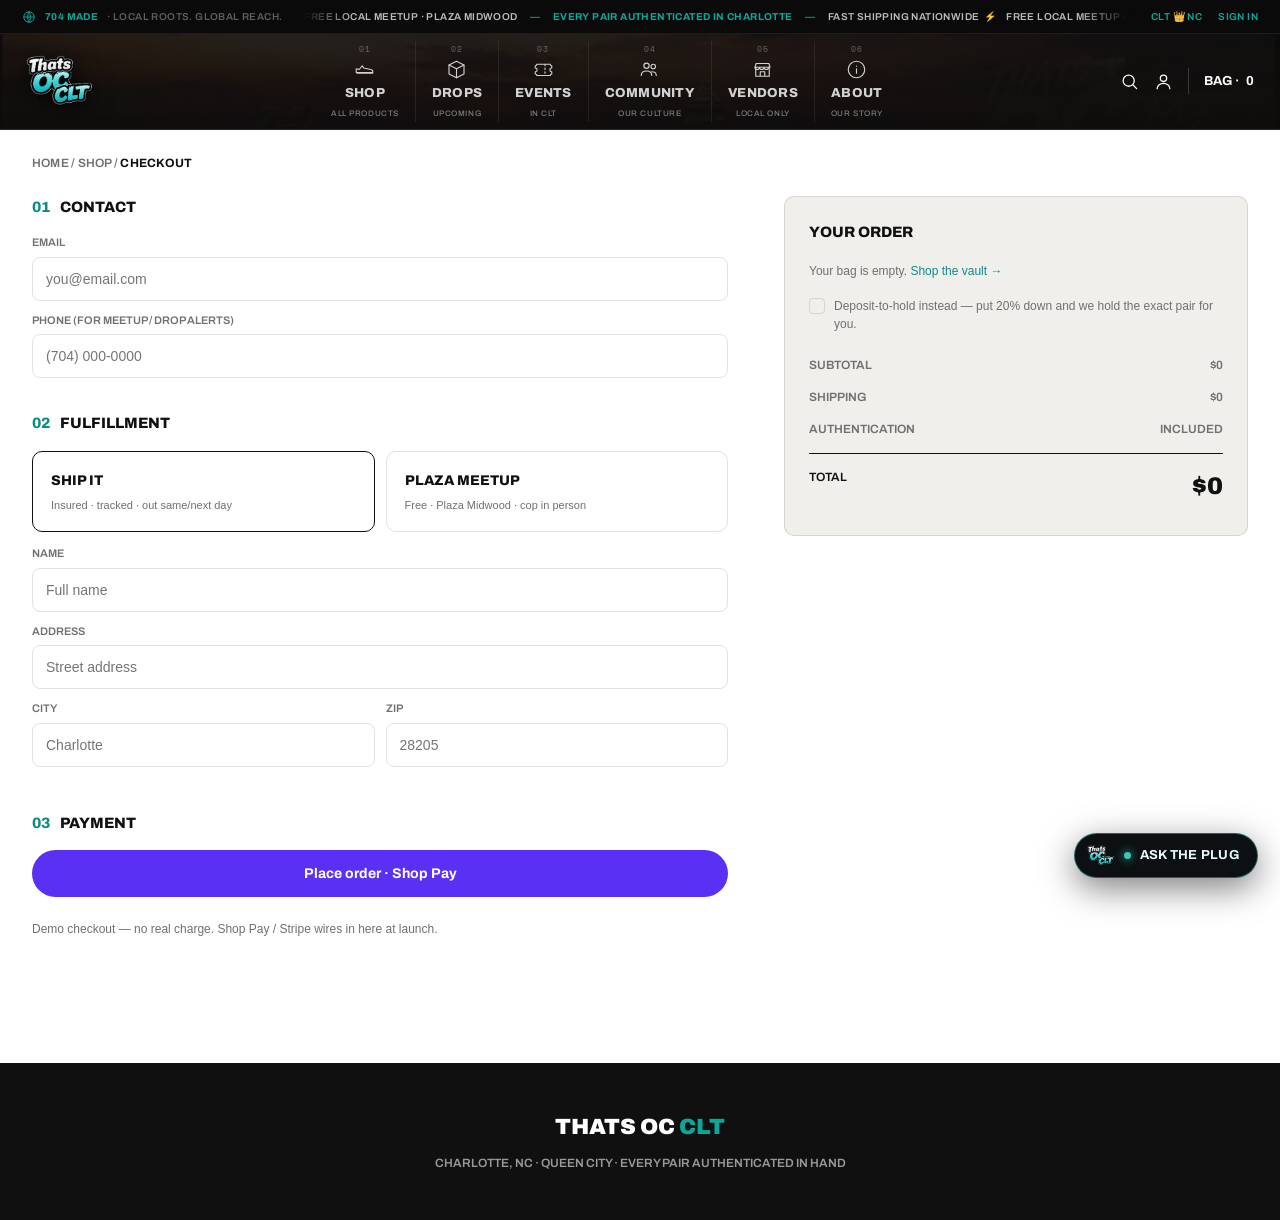
==== commit 044dc488: "Split: new City page (neighborhoods/LYNX/community/events/meetups); trim home to teasers; repoint na" ====
--- a/checkout.html
+++ b/checkout.html
@@ -25,8 +25,8 @@
     <nav class="meganav">
       <a href="collection.html" class="mi"><span class="num">01</span><svg class="ico" viewBox="0 0 28 28"><path d="M3 18v-5l4 1 4-5 2 3 9 2a3 3 0 013 3v1H4a1 1 0 01-1-1z"/><path d="M4 19h21"/></svg><span class="ml">Shop</span><span class="ms">All Products</span></a>
       <a href="drops.html" class="mi"><span class="num">02</span><svg class="ico" viewBox="0 0 28 28"><path d="M14 3l10 5v12l-10 5L4 20V8z"/><path d="M4 8l10 5 10-5M14 13v12"/></svg><span class="ml">Drops</span><span class="ms">Upcoming</span></a>
-      <a href="#community" class="mi"><span class="num">03</span><svg class="ico" viewBox="0 0 28 28"><path d="M3 9a2 2 0 002-2h18a2 2 0 002 2v3a2 2 0 000 5v3a2 2 0 00-2 2H5a2 2 0 00-2-2v-3a2 2 0 000-5z"/><path d="M16 7v15" stroke-dasharray="2 3"/></svg><span class="ml">Events</span><span class="ms">In CLT</span></a>
-      <a href="#city" class="mi"><span class="num">04</span><svg class="ico" viewBox="0 0 28 28"><circle cx="10" cy="9" r="3.5"/><circle cx="19" cy="10" r="3"/><path d="M3 22c0-4 3-6 7-6s7 2 7 6M17 17c3 0 6 1.5 6 5"/></svg><span class="ml">Community</span><span class="ms">Our Culture</span></a>
+      <a href="city.html#events" class="mi"><span class="num">03</span><svg class="ico" viewBox="0 0 28 28"><path d="M3 9a2 2 0 002-2h18a2 2 0 002 2v3a2 2 0 000 5v3a2 2 0 00-2 2H5a2 2 0 00-2-2v-3a2 2 0 000-5z"/><path d="M16 7v15" stroke-dasharray="2 3"/></svg><span class="ml">Events</span><span class="ms">In CLT</span></a>
+      <a href="city.html" class="mi"><span class="num">04</span><svg class="ico" viewBox="0 0 28 28"><circle cx="10" cy="9" r="3.5"/><circle cx="19" cy="10" r="3"/><path d="M3 22c0-4 3-6 7-6s7 2 7 6M17 17c3 0 6 1.5 6 5"/></svg><span class="ml">Community</span><span class="ms">Our Culture</span></a>
       <a href="#" class="mi"><span class="num">05</span><svg class="ico" viewBox="0 0 28 28"><path d="M4 11l1.5-5h17L24 11M5 11h18v12H5zM11 23v-6h6v6"/><path d="M4 11a3 3 0 006 0 3 3 0 006 0 3 3 0 006 0"/></svg><span class="ml">Vendors</span><span class="ms">Local Only</span></a>
       <a href="#" class="mi"><span class="num">06</span><svg class="ico" viewBox="0 0 28 28"><circle cx="14" cy="14" r="11"/><path d="M14 13v6M14 9.4v.2"/></svg><span class="ml">About</span><span class="ms">Our Story</span></a>
     </nav>
--- a/assets/site.css
+++ b/assets/site.css
@@ -301,7 +301,7 @@
 .nb{position:relative;aspect-ratio:735/560;border-radius:9px;overflow:hidden;display:block;background:#111}
 .nb img{transition:transform .6s}.nb:hover img{transform:scale(1.06)}
 /* full-bleed bands (lynx / events) */
-.band{display:block;width:100%;margin:34px 0;border-radius:10px;overflow:hidden;line-height:0;position:relative}
+.band{display:block;width:100vw;margin-left:calc(50% - 50vw);margin-right:calc(50% - 50vw);margin-top:34px;margin-bottom:34px;overflow:hidden;line-height:0;position:relative}
 .band img{width:100%;height:auto;display:block;object-fit:cover}
 .band:hover img{filter:brightness(1.05)}
 /* branded image footer with clickable hotspots */
@@ -333,11 +333,11 @@
 /* ============================================================
    MEGA NAV — flowing top ticker + numbered nav over skyline
    ============================================================ */
-.topbar{background:#0a0a0b;border-bottom:1px solid rgba(255,255,255,.08);display:grid;grid-template-columns:1fr auto 1fr;align-items:center;gap:24px;height:38px;padding:0 24px;font-family:var(--display);font-weight:600;font-size:11px;letter-spacing:.04em;text-transform:uppercase;color:#8a8a8a}
+.topbar{background:#0a0a0b;border-bottom:1px solid rgba(255,255,255,.08);display:grid;grid-template-columns:auto minmax(0,1fr) auto;align-items:center;gap:22px;height:34px;padding:0 22px;font-family:var(--display);font-weight:600;font-size:10px;letter-spacing:.04em;text-transform:uppercase;color:#8a8a8a}
 .topbar .tb-l{display:flex;align-items:center;gap:9px;white-space:nowrap}
 .topbar .tb-l svg{width:14px;height:14px;stroke:var(--teal-2);fill:none;stroke-width:1.6}
 .topbar .tb-l b{color:var(--teal-2);font-weight:700}.topbar .tb-l .dim{color:#5e5e5e}
-.topbar .tb-c{overflow:hidden;white-space:nowrap;-webkit-mask-image:linear-gradient(90deg,transparent,#000 8%,#000 92%,transparent)}
+.topbar .tb-c{min-width:0;overflow:hidden;white-space:nowrap;-webkit-mask-image:linear-gradient(90deg,transparent,#000 6%,#000 94%,transparent)}
 .tb-marq{display:inline-block;animation:scroll 34s linear infinite;color:#bcbcbc}
 .tb-marq b{color:var(--teal-2);font-weight:700}.tb-marq .z{color:var(--teal-2);margin:0 10px}
 .topbar .tb-r{display:flex;align-items:center;gap:16px;justify-content:flex-end;white-space:nowrap}
@@ -346,23 +346,26 @@
 @media(max-width:1000px){.topbar{grid-template-columns:1fr}.topbar .tb-l,.topbar .tb-r{display:none}}
 
 header.mega{position:sticky;top:0;z-index:50;background:#0e0d0c;border-bottom:1px solid rgba(255,255,255,.1);overflow:hidden}
-header.mega .mega-bg{position:absolute;inset:0;width:100%;height:100%;object-fit:cover;object-position:center 32%;opacity:.32;filter:brightness(.7) saturate(1.1);z-index:0}
+header.mega .mega-bg{position:absolute;inset:0;width:100%;height:100%;object-fit:cover;object-position:center 14%;opacity:.32;filter:brightness(.7) saturate(1.1);z-index:0}
 header.mega::after{content:"";position:absolute;inset:0;background:linear-gradient(180deg,rgba(14,13,12,.55),rgba(14,13,12,.82));z-index:1}
-.mega-row{position:relative;z-index:2;max-width:1640px;margin:0 auto;display:flex;align-items:center;gap:26px;padding:12px 26px}
-.mega-logo{flex:0 0 auto}.mega-logo img{height:72px;width:auto;object-fit:contain;filter:drop-shadow(0 3px 12px rgba(0,0,0,.7))}
+.mega-row{position:relative;z-index:2;max-width:1640px;margin:0 auto;display:flex;align-items:center;gap:20px;padding:7px 26px}
+.mega-logo{flex:0 0 auto}.mega-logo img{height:52px;width:auto;object-fit:contain;filter:drop-shadow(0 3px 12px rgba(0,0,0,.7))}
 .meganav{display:flex;flex:1;justify-content:center}
-.mi{position:relative;display:flex;flex-direction:column;align-items:center;gap:6px;padding:4px 24px;color:#d2d2d2;transition:color .15s}
+.mi{position:relative;display:flex;flex-direction:column;align-items:center;gap:4px;padding:2px 16px;color:#d2d2d2;transition:color .15s}
 .mi+.mi{border-left:1px solid rgba(255,255,255,.08)}
 .mi:hover{color:#fff}
-.mi .num{font-family:var(--mono);font-size:9px;color:#6a6a6a;letter-spacing:.12em}
-.mi .ico{width:26px;height:26px;stroke:currentColor;fill:none;stroke-width:1.5;stroke-linecap:round;stroke-linejoin:round}
-.mi .ml{font-family:var(--display);font-weight:800;font-size:15px;letter-spacing:.02em;text-transform:uppercase}
-.mi .ms{font-family:var(--display);font-weight:500;font-size:9px;letter-spacing:.08em;text-transform:uppercase;color:#7c7c7c}
+.mi .num{font-family:var(--mono);font-size:8px;color:#6a6a6a;letter-spacing:.12em}
+.mi .ico{width:21px;height:21px;stroke:currentColor;fill:none;stroke-width:1.5;stroke-linecap:round;stroke-linejoin:round}
+.mi .ml{font-family:var(--display);font-weight:800;font-size:13px;letter-spacing:.02em;text-transform:uppercase}
+.mi .ms{font-family:var(--display);font-weight:500;font-size:8px;letter-spacing:.07em;text-transform:uppercase;color:#7c7c7c}
 .mi:hover .ms{color:var(--teal-2)}
-.utils{flex:0 0 auto;display:flex;align-items:center;gap:18px}
-.utils a,.utils button{color:#fff;background:none;border:none;cursor:pointer;display:flex;align-items:center;gap:8px;font-family:var(--display);font-weight:700;font-size:14px;text-transform:uppercase}
-.utils svg{width:22px;height:22px;stroke:#fff;fill:none;stroke-width:1.6;stroke-linecap:round;stroke-linejoin:round}
+.utils{flex:0 0 auto;display:flex;align-items:center;gap:15px}
+.utils a,.utils button{color:#fff;background:none;border:none;cursor:pointer;display:flex;align-items:center;gap:7px;font-family:var(--display);font-weight:700;font-size:13px;text-transform:uppercase}
+.utils svg{width:19px;height:19px;stroke:#fff;fill:none;stroke-width:1.6;stroke-linecap:round;stroke-linejoin:round}
 .utils a:hover svg,.utils button:hover svg{stroke:var(--teal-2)}
 .utils .bag b{color:var(--teal-2)}
 .utils .vsep{width:1px;height:26px;background:rgba(255,255,255,.18)}
 @media(max-width:1100px){.meganav{display:none}.mega-row{justify-content:space-between}.mega-logo img{height:56px}}
+
+/* marquee keyframe (referenced by .tb-marq, .ticker .track, .brands .track) */
+@keyframes scroll{from{transform:translateX(0)}to{transform:translateX(-50%)}}
